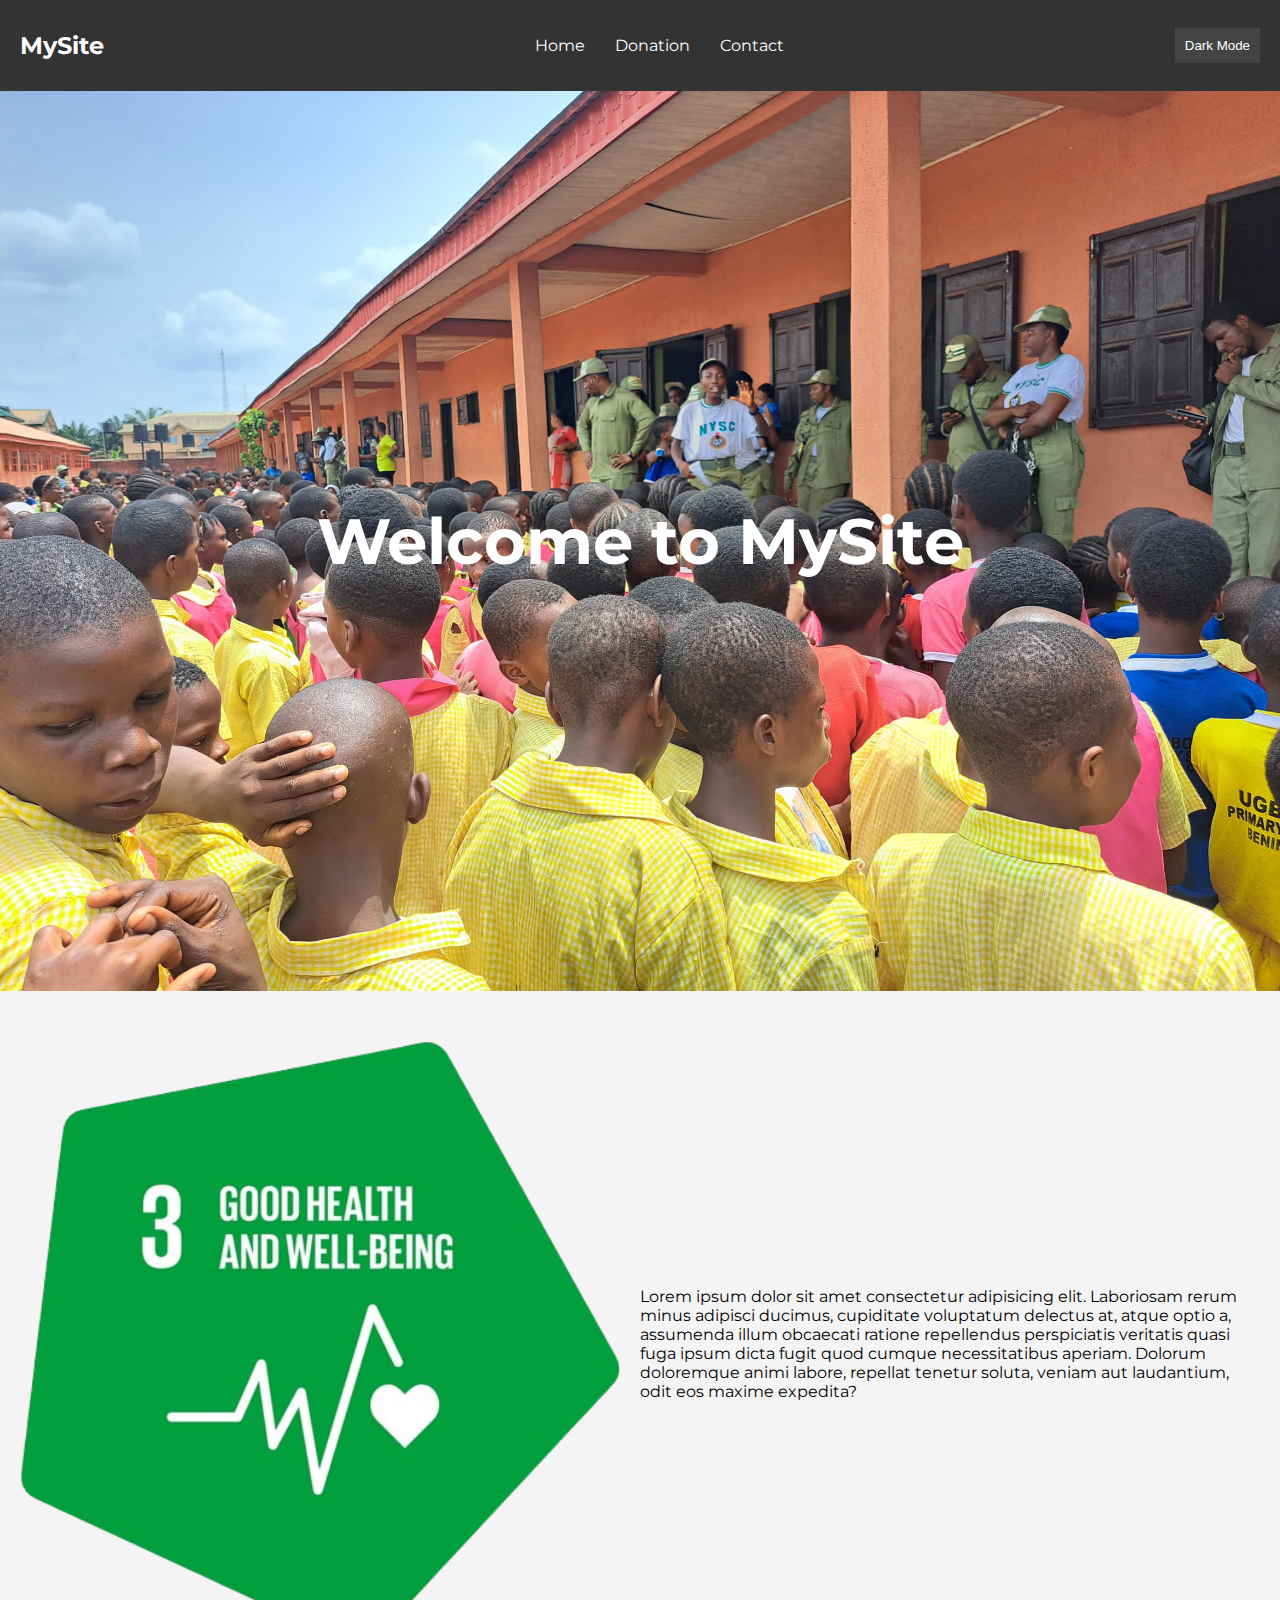
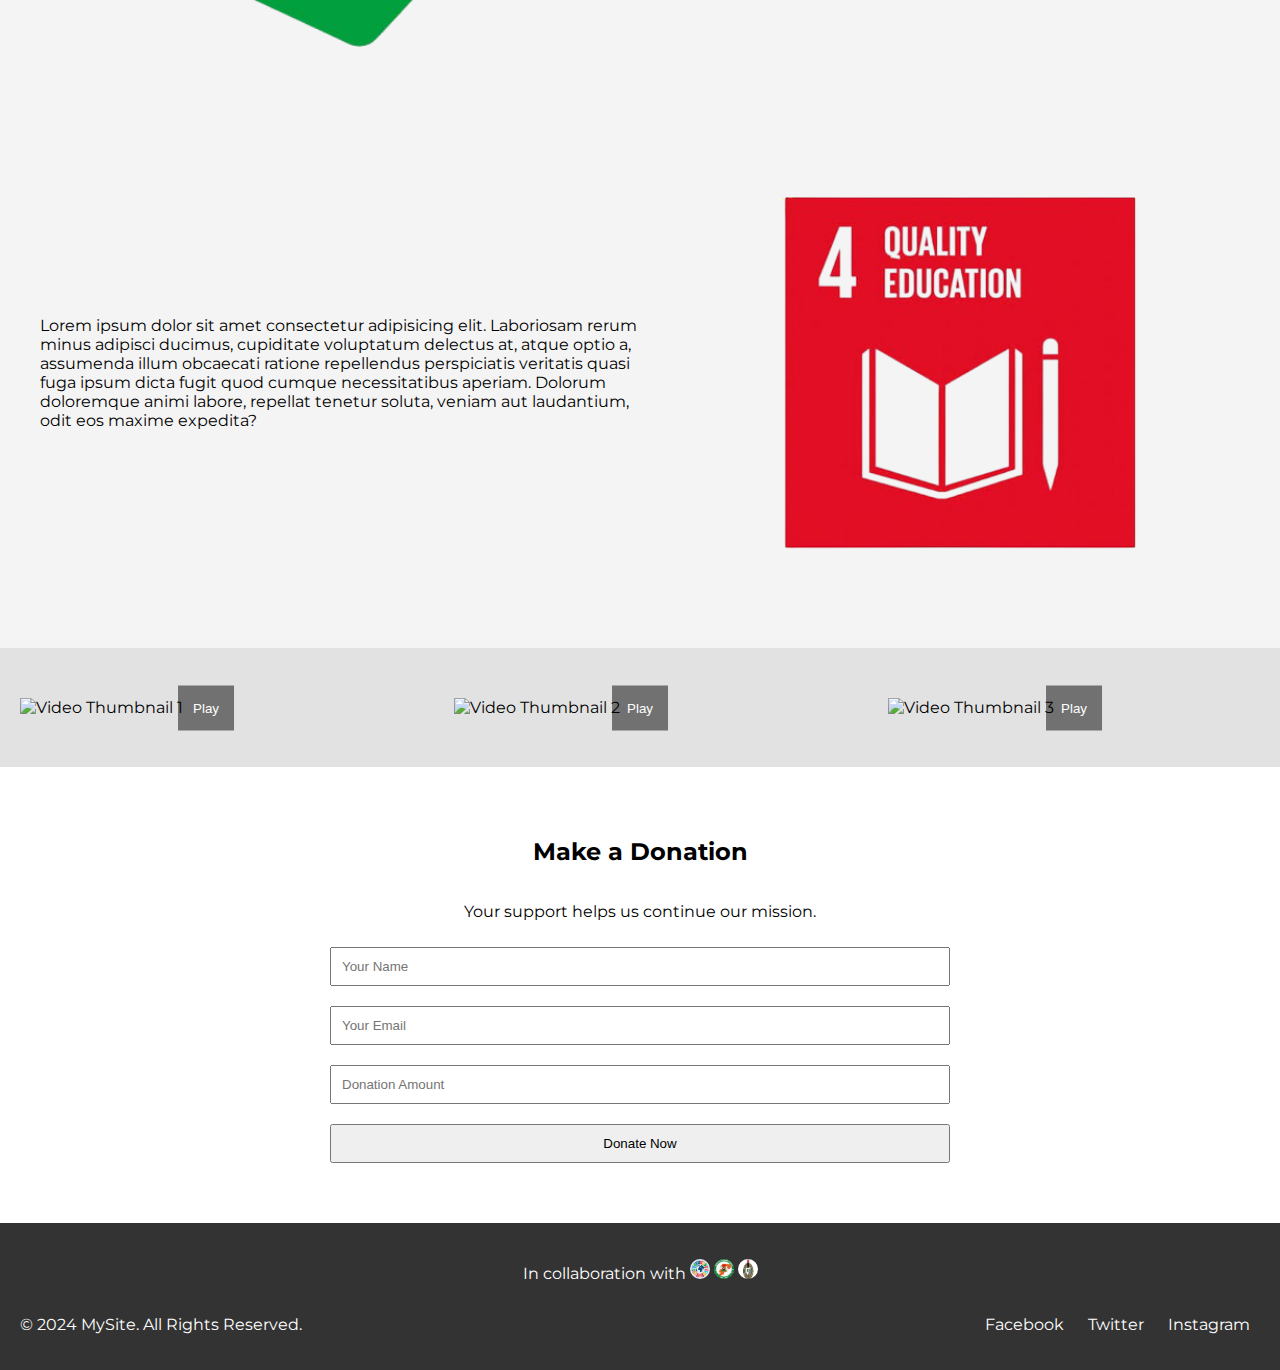
==== nysc.html @ 2a9891be "first commit" ====
<!DOCTYPE html>
<html lang="en">

<head>
    <meta charset="UTF-8">
    <meta name="viewport" content="width=device-width, initial-scale=1.0">
    <title>Responsive Landing Page</title>
    <link rel="stylesheet" href="styles.css">
</head>

<body>
    <!-- Navigation Bar -->
    <nav class="navbar">
        <div class="logo">MySite</div>
        <ul class="nav-links">
            <li><a href="#home">Home</a></li>
            <li><a href="#donation">Donation</a></li>
            <li><a href="#contact">Contact</a></li>
        </ul>
        <button class="mode-toggle" id="modeToggle">Dark Mode</button>
    </nav>

    <!-- Hero Section -->
    <section class="hero-section" id="home">
        <div class="hero-text">
            <h1>Welcome to MySite</h1>
        </div>
    </section>

    <!-- Info Section -->
    <section class="info-section">
        <img src="./images/3-removebg-preview.png" alt="Info Image">
        <div class="text-content">
            <p>Lorem ipsum dolor sit amet consectetur adipisicing elit. Laboriosam rerum minus adipisci ducimus,
                cupiditate voluptatum delectus at, atque optio a, assumenda illum obcaecati ratione repellendus
                perspiciatis veritatis quasi fuga ipsum dicta fugit quod cumque necessitatibus aperiam. Dolorum
                doloremque animi labore, repellat tenetur soluta, veniam aut laudantium, odit eos maxime expedita?</p>
        </div>
    </section>

    <section class="info-section">
        <div class="text-content">
            <p>Lorem ipsum dolor sit amet consectetur adipisicing elit. Laboriosam rerum minus adipisci ducimus,
                cupiditate voluptatum delectus at, atque optio a, assumenda illum obcaecati ratione repellendus
                perspiciatis veritatis quasi fuga ipsum dicta fugit quod cumque necessitatibus aperiam. Dolorum
                doloremque animi labore, repellat tenetur soluta, veniam aut laudantium, odit eos maxime expedita?</p>
        </div>
        </div>
        <img src="./images/4-removebg-preview.png" alt="Info Image">
    </section>

    <!-- Video Section -->
    <section class="video-section">
        <div class="video-box">
            <img src="video-thumbnail1.jpg" alt="Video Thumbnail 1">
            <button class="play-btn" data-video="video1.mp4">Play</button>
        </div>
        <div class="video-box">
            <img src="video-thumbnail2.jpg" alt="Video Thumbnail 2">
            <button class="play-btn" data-video="video2.mp4">Play</button>
        </div>
        <div class="video-box">
            <img src="video-thumbnail3.jpg" alt="Video Thumbnail 3">
            <button class="play-btn" data-video="video3.mp4">Play</button>
        </div>
    </section>

    <!-- Donation Section -->
    <section class="donation-section" id="donation">
        <h2>Make a Donation</h2>
        <p>Your support helps us continue our mission.</p>
        <form id="donationForm">
            <input type="text" id="name" placeholder="Your Name">
            <input type="email" id="email" placeholder="Your Email">
            <input type="number" id="amount" placeholder="Donation Amount">
            <button type="submit">Donate Now</button>
        </form>
    </section>

    <!-- Footer -->
    <footer class="footer">
        <p>In collaboration with <img src="./images/SDGs.jpeg" alt="" class="logo-img"> <img src="./images/EGOR.jpeg"
                alt="" class="logo-img"> <img src="./images/NYSC.jpeg" alt="" class="logo-img"></p>
        <div class="footer-content">
            <p>&copy; 2024 MySite. All Rights Reserved.</p>
            <div>
                <a href="#">Facebook</a>
                <a href="#">Twitter</a>
                <a href="#">Instagram</a>
            </div>
        </div>
    </footer>


    <!-- JavaScript -->
    <script src="script.js"></script>
</body>

</html>
---- styles.css ----
@import url("https://fonts.googleapis.com/css2?family=Montserrat:ital,wght@0,100..900;1,100..900&display=swap");
/* General Styles */
body {
  font-family: "Montserrat", sans-serif;
  margin: 0;
  padding: 0;
  box-sizing: border-box;
  font-optical-sizing: auto;
}

/* Navigation Bar */
.navbar {
  display: flex;
  justify-content: space-between;
  align-items: center;
  padding: 10px 20px;
  background-color: #333;
  color: white;
}

.logo {
  font-size: 1.5rem;
  font-weight: bold;
}

.nav-links {
  display: flex;
  list-style: none;
}

.nav-links a {
  color: white;
  text-decoration: none;
  padding: 10px 15px;
  display: block;
}

.mode-toggle {
  background-color: #444;
  color: white;
  border: none;
  padding: 10px;
  cursor: pointer;
}

/* Hero Section */
.hero-section {
  height: 100vh;
  background: url("./images/student.jpeg") no-repeat center center/cover;
  display: flex;
  align-items: center;
  justify-content: center;
  text-align: center;
  color: white;
}

.hero-section h1 {
  font-size: 4rem;
  margin: 0;
  animation: fadeInUp 2s ease-out;
}

/* Info Section */
.info-section {
  display: flex;
  padding: 50px 20px;
  background-color: #f4f4f4;
}

.info-section img {
  width: 50%;
  height: auto;
}

.info-section .text-content {
  width: 50%;
  padding: 20px;
  display: flex;
  flex-direction: column;
  justify-content: center;
}

/* Video Section */
.video-section {
  display: flex;
  justify-content: space-between;
  padding: 50px 20px;
  background-color: #e2e2e2;
}

.video-box {
  width: 30%;
  position: relative;
}

.video-box img {
  width: 100%;
  height: auto;
}

.video-box .play-btn {
  position: absolute;
  top: 50%;
  left: 50%;
  transform: translate(-50%, -50%);
  background-color: rgba(0, 0, 0, 0.5);
  border: none;
  color: white;
  padding: 15px;
  cursor: pointer;
}

/* Donation Section */
.donation-section {
  padding: 50px 20px;
  background-color: #fff;
  display: flex;
  flex-direction: column;
  align-items: center;
}

.donation-section form {
  width: 50%;
  display: flex;
  flex-direction: column;
}

.donation-section input,
.donation-section button {
  padding: 10px;
  margin: 10px 0;
}

/* Footer */
.footer {
  background-color: #333;
  color: white;
  text-align: center;
  padding: 20px;
}

.footer .footer-content {
  display: flex;
  justify-content: space-between;
  align-items: center;
}

.footer a {
  color: white;
  text-decoration: none;
  margin: 0 10px;
}

.logo-img {
  width: 20px;
  height: 20px;
  border-radius: 50%;
}
/* Responsive Styles */
@media (max-width: 768px) {
  .navbar {
    flex-direction: column;
    align-items: flex-start;
  }

  .nav-links {
    flex-direction: column;
    width: 100%;
  }

  .nav-links a {
    width: 100%;
    text-align: left;
  }

  .hero-section h1 {
    font-size: 3rem;
  }

  .info-section {
    flex-direction: column;
    text-align: center;
  }

  .info-section img,
  .info-section .text-content {
    width: 100%;
  }

  .video-section {
    flex-direction: column;
    justify-content: center;
    align-items: center;
  }

  .video-box {
    width: 80%;
    margin-bottom: 20px;
  }

  .donation-section form {
    width: 80%;
  }

  .footer .footer-content {
    flex-direction: column;
  }

  .footer a {
    margin: 10px 0;
  }
}

@media (max-width: 480px) {
  .hero-section h1 {
    font-size: 2.5rem;
  }

  .video-box {
    width: 100%;
  }

  .video-box .play-btn {
    padding: 10px;
  }

  .donation-section form {
    width: 100%;
  }
}

/* Animations */
@keyframes fadeInUp {
  0% {
    opacity: 0;
    transform: translateY(30px);
  }
  100% {
    opacity: 1;
    transform: translateY(0);
  }
}
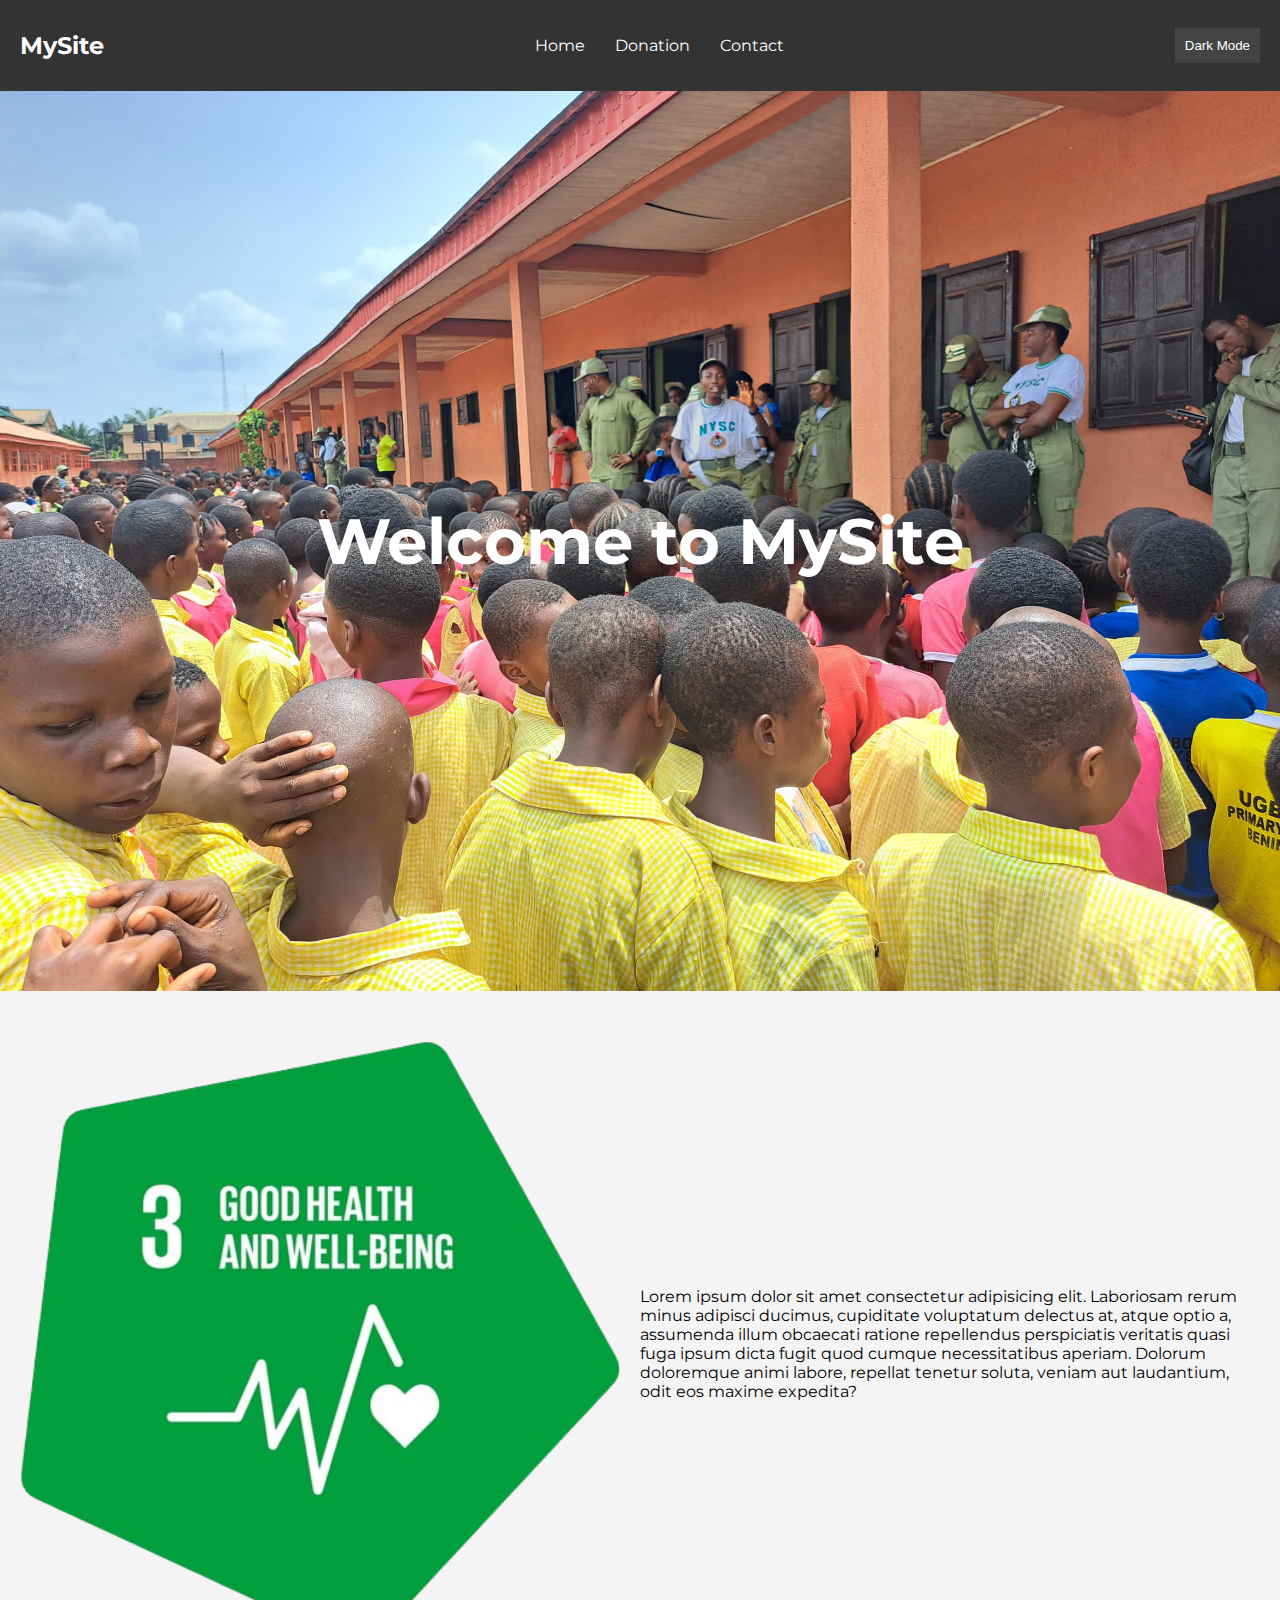
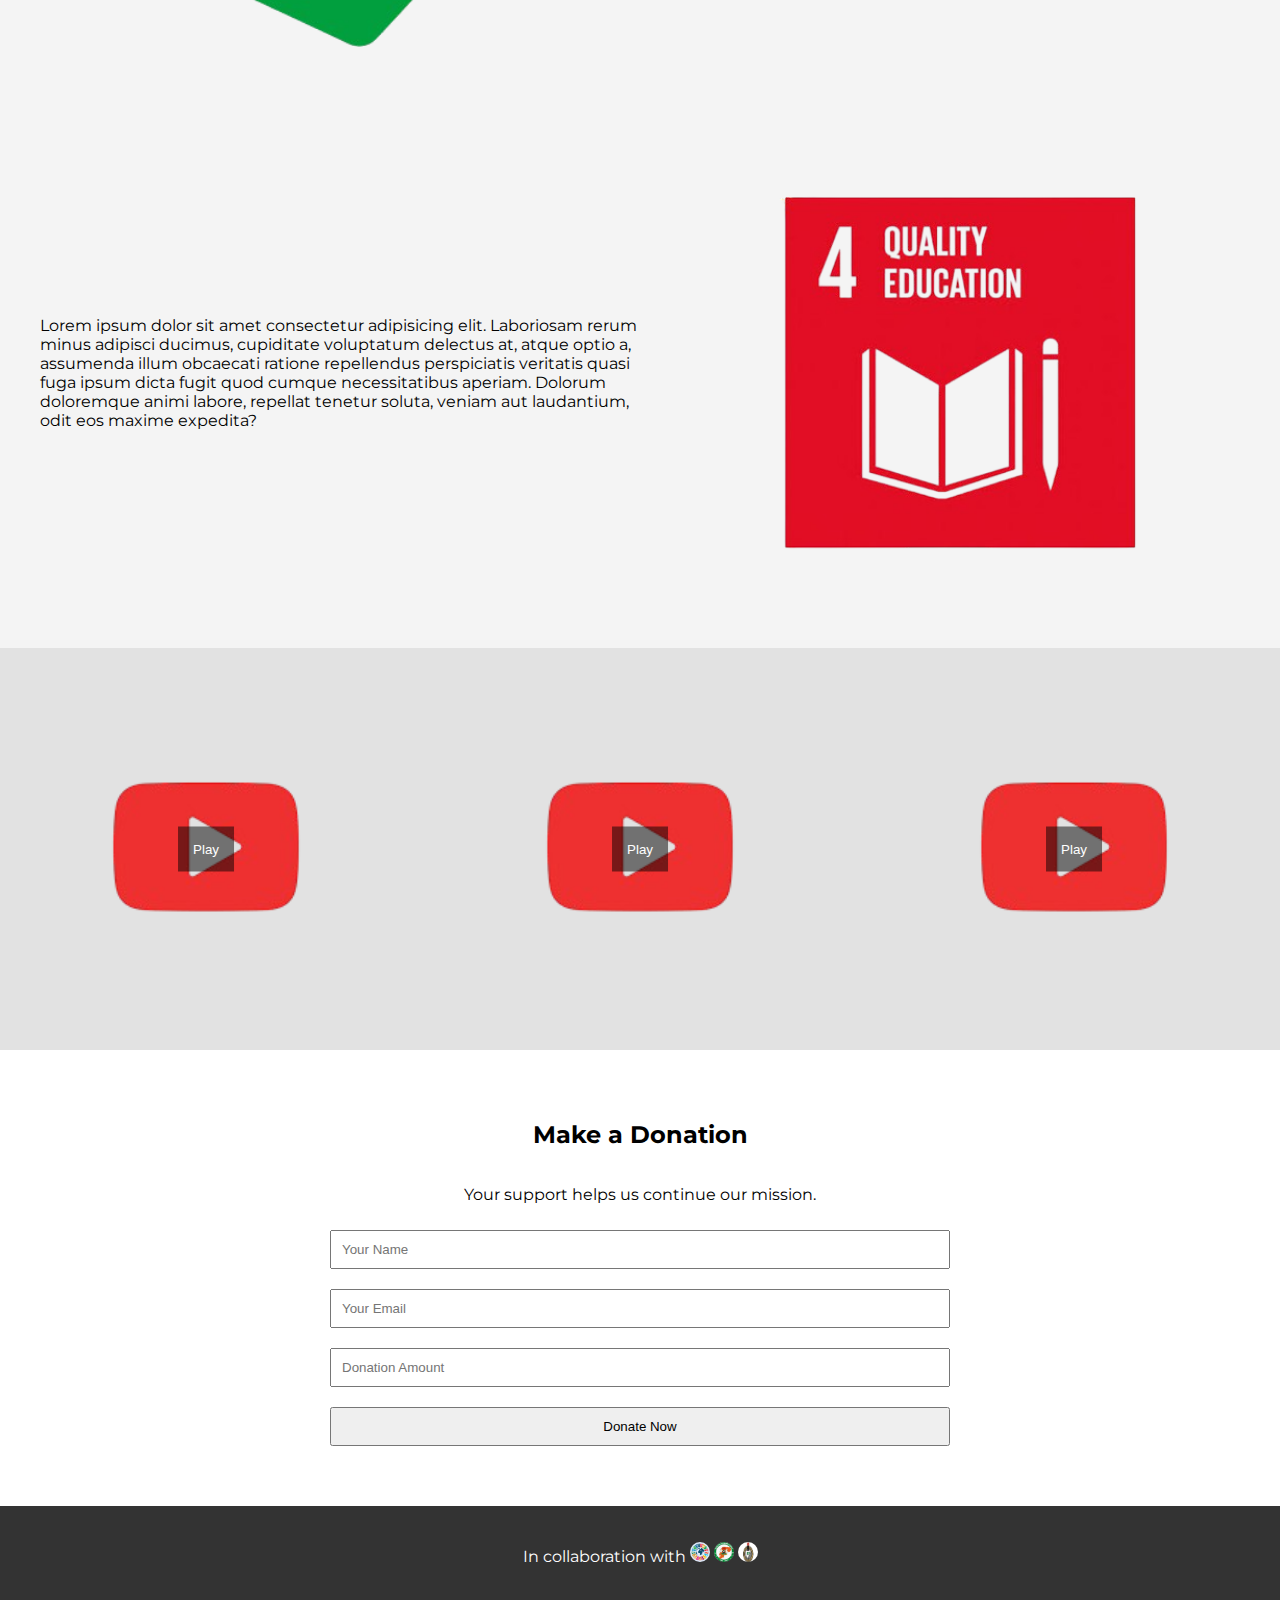
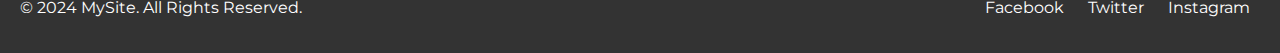
==== commit 433cfc34: "pro" ====
--- a/nysc.html
+++ b/nysc.html
@@ -52,15 +52,15 @@
     <!-- Video Section -->
     <section class="video-section">
         <div class="video-box">
-            <img src="video-thumbnail1.jpg" alt="Video Thumbnail 1">
+            <img src="./images/youtube-play.png" alt="Video Thumbnail 1">
             <button class="play-btn" data-video="video1.mp4">Play</button>
         </div>
         <div class="video-box">
-            <img src="video-thumbnail2.jpg" alt="Video Thumbnail 2">
+            <img src="./images/youtube-play.png" alt="Video Thumbnail 2">
             <button class="play-btn" data-video="video2.mp4">Play</button>
         </div>
         <div class="video-box">
-            <img src="video-thumbnail3.jpg" alt="Video Thumbnail 3">
+            <img src="./images/youtube-play.png" alt="Video Thumbnail 3">
             <button class="play-btn" data-video="video3.mp4">Play</button>
         </div>
     </section>
@@ -93,7 +93,7 @@
 
 
     <!-- JavaScript -->
-    <script src="script.js"></script>
+    <script src="scripts.js"></script>
 </body>
 
 </html>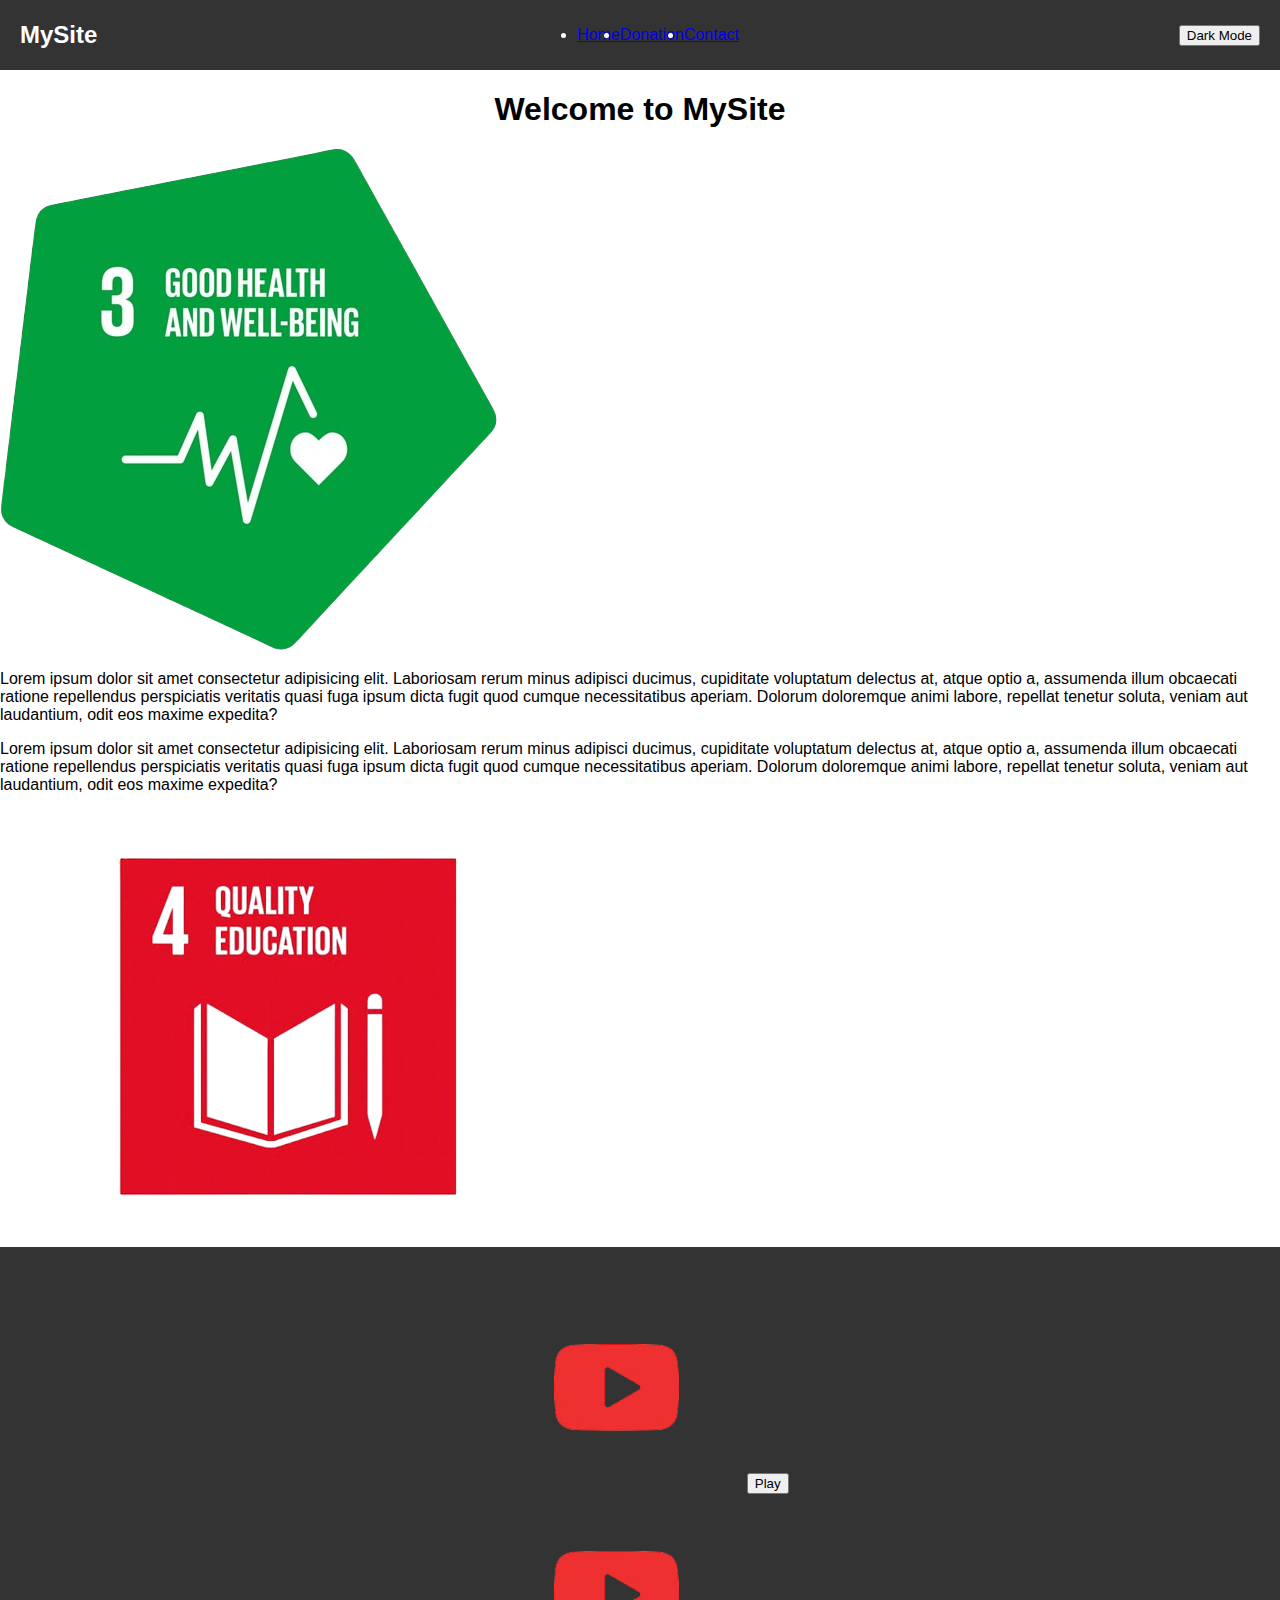
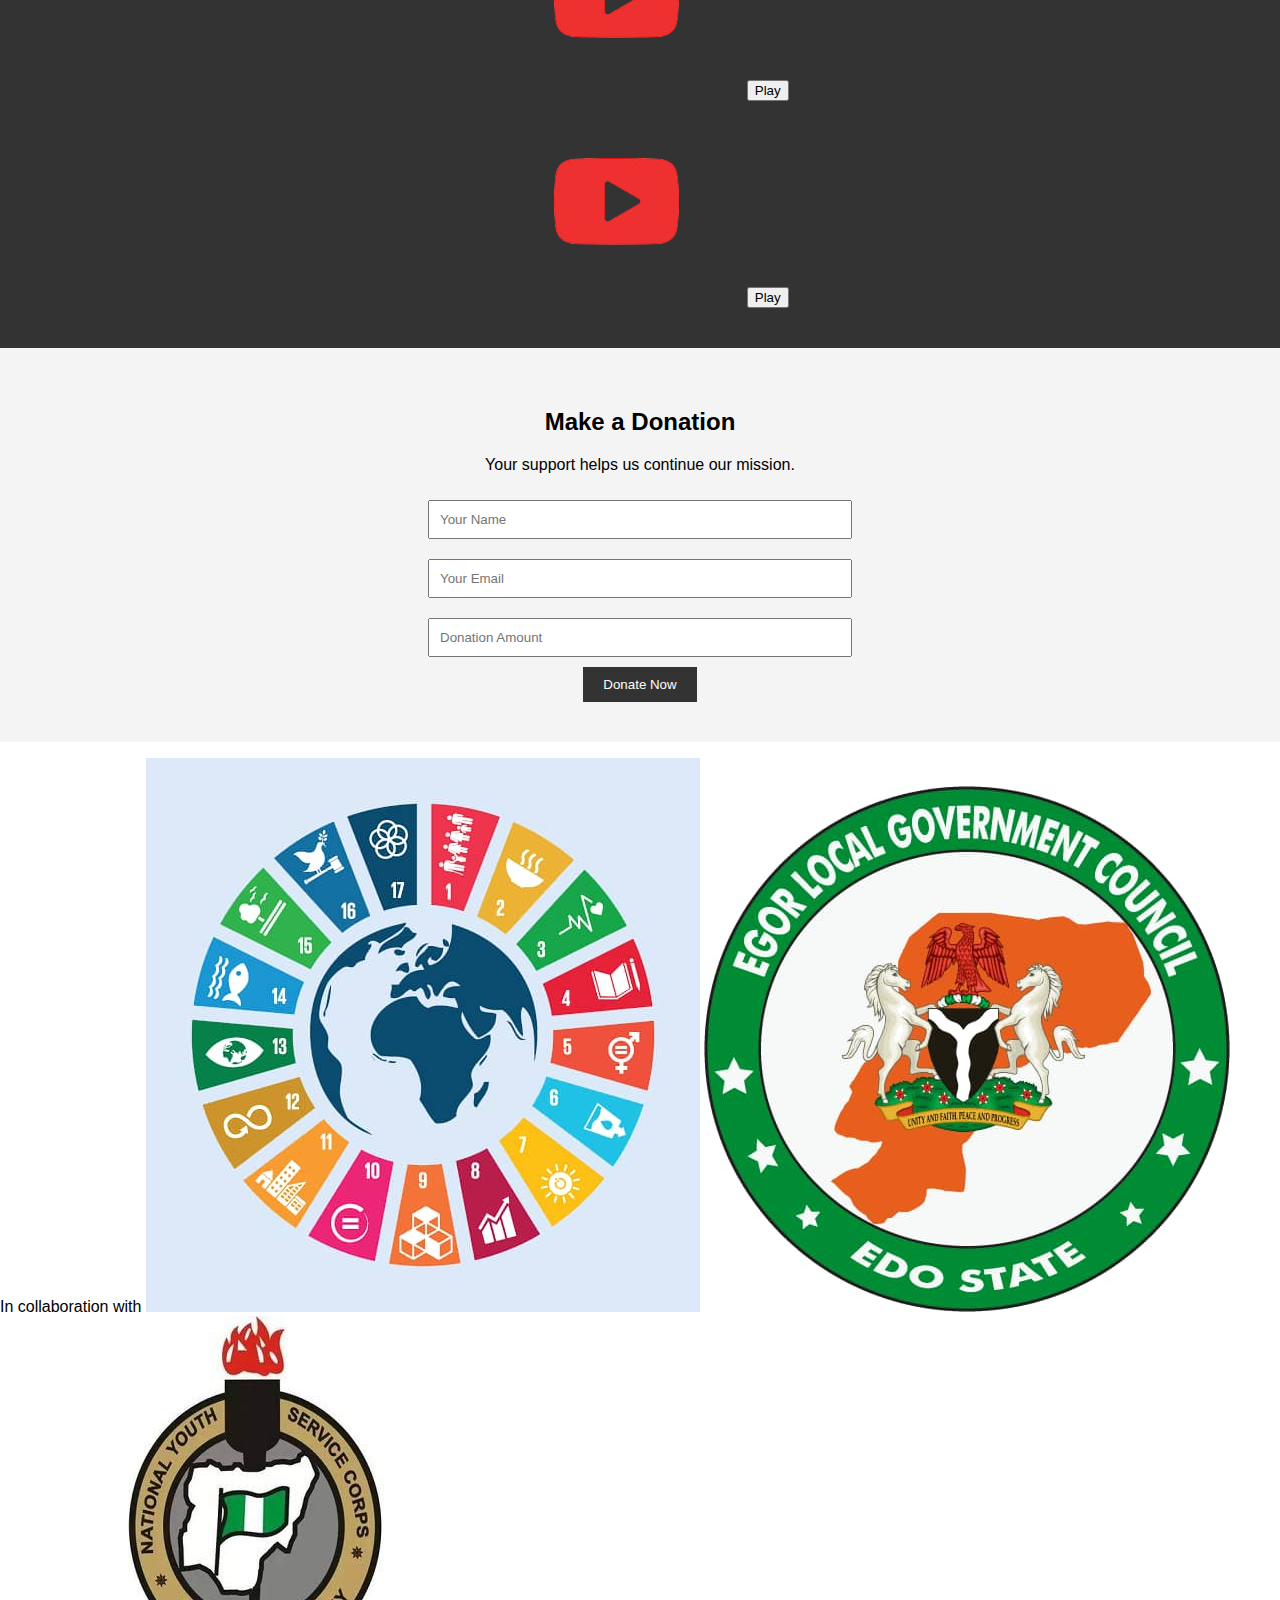
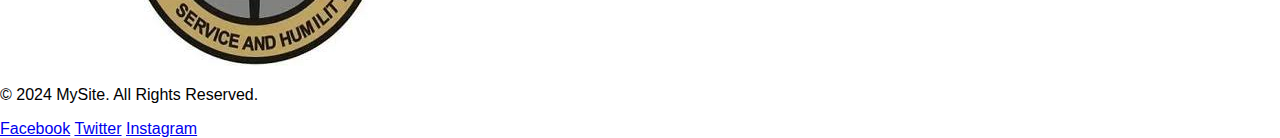
==== commit dc40a1dc: "pro2" ====
--- a/nysc.html
+++ b/nysc.html
@@ -12,12 +12,13 @@
     <!-- Navigation Bar -->
     <nav class="navbar">
         <div class="logo">MySite</div>
-        <ul class="nav-links">
+        <ul class="nav-links" id="navLinks">
             <li><a href="#home">Home</a></li>
             <li><a href="#donation">Donation</a></li>
             <li><a href="#contact">Contact</a></li>
         </ul>
         <button class="mode-toggle" id="modeToggle">Dark Mode</button>
+        <div class="menu-icon" id="menuIcon">&#9776;</div>
     </nav>
 
     <!-- Hero Section -->
@@ -44,7 +45,6 @@
                 cupiditate voluptatum delectus at, atque optio a, assumenda illum obcaecati ratione repellendus
                 perspiciatis veritatis quasi fuga ipsum dicta fugit quod cumque necessitatibus aperiam. Dolorum
                 doloremque animi labore, repellat tenetur soluta, veniam aut laudantium, odit eos maxime expedita?</p>
-        </div>
         </div>
         <img src="./images/4-removebg-preview.png" alt="Info Image">
     </section>
@@ -79,8 +79,11 @@
 
     <!-- Footer -->
     <footer class="footer">
-        <p>In collaboration with <img src="./images/SDGs.jpeg" alt="" class="logo-img"> <img src="./images/EGOR.jpeg"
-                alt="" class="logo-img"> <img src="./images/NYSC.jpeg" alt="" class="logo-img"></p>
+        <p>In collaboration with
+            <img src="./images/SDGs.jpeg" alt="" class="logo-img">
+            <img src="./images/EGOR.jpeg" alt="" class="logo-img">
+            <img src="./images/NYSC.jpeg" alt="" class="logo-img">
+        </p>
         <div class="footer-content">
             <p>&copy; 2024 MySite. All Rights Reserved.</p>
             <div>
@@ -91,6 +94,8 @@
         </div>
     </footer>
 
+    <!-- Scroll to Top Button -->
+    <button id="scrollToTopBtn" class="scroll-to-top-btn">↑</button>
 
     <!-- JavaScript -->
     <script src="scripts.js"></script>
--- a/styles.css
+++ b/styles.css
@@ -1,14 +1,20 @@
 @import url("https://fonts.googleapis.com/css2?family=Montserrat:ital,wght@0,100..900;1,100..900&display=swap");
 /* General Styles */
 body {
-  font-family: "Montserrat", sans-serif;
+  font-family: Arial, sans-serif;
   margin: 0;
   padding: 0;
-  box-sizing: border-box;
-  font-optical-sizing: auto;
-}
-
-/* Navigation Bar */
+  transition: background-color 0.3s, color 0.3s;
+}
+
+h1,
+h2,
+h3 {
+  text-align: center;
+  margin-bottom: 20px;
+}
+
+/* Navbar Styles */
 .navbar {
   display: flex;
   justify-content: space-between;
@@ -16,227 +22,245 @@
   padding: 10px 20px;
   background-color: #333;
   color: white;
-}
-
-.logo {
-  font-size: 1.5rem;
+  position: relative;
+}
+
+.navbar .logo {
+  font-size: 24px;
   font-weight: bold;
 }
 
-.nav-links {
-  display: flex;
-  list-style: none;
-}
-
-.nav-links a {
+.navbar .nav-links {
+  display: flex;
+  flex-direction: row;
+}
+
+.navbar .nav-links ul {
+  list-style-type: none;
+  margin: 0;
+  padding: 0;
+  display: flex;
+}
+
+.navbar .nav-links ul li {
+  margin: 0 10px;
+}
+
+.navbar .nav-links ul li a,
+.navbar .nav-links ul li button {
   color: white;
   text-decoration: none;
-  padding: 10px 15px;
+  padding: 8px 16px;
   display: block;
-}
-
-.mode-toggle {
-  background-color: #444;
-  color: white;
-  border: none;
-  padding: 10px;
+  border-radius: 4px;
+  transition: background-color 0.3s ease;
+}
+
+.navbar .nav-links ul li a:hover,
+.navbar .nav-links ul li button:hover {
+  background-color: #555;
+}
+
+.navbar .menu-icon {
+  display: none;
+  font-size: 28px;
   cursor: pointer;
 }
 
-/* Hero Section */
-.hero-section {
+/* Main Section */
+.main-section {
+  background-image: url("./images/student.jpeg");
+  background-size: cover;
   height: 100vh;
-  background: url("./images/student.jpeg") no-repeat center center/cover;
   display: flex;
   align-items: center;
   justify-content: center;
-  text-align: center;
-  color: white;
-}
-
-.hero-section h1 {
-  font-size: 4rem;
-  margin: 0;
-  animation: fadeInUp 2s ease-out;
-}
-
-/* Info Section */
-.info-section {
-  display: flex;
-  padding: 50px 20px;
+  color: white;
+  text-align: center;
+}
+
+.main-section .overlay {
+  background-color: rgba(0, 0, 0, 0.5);
+  padding: 20px;
+  border-radius: 10px;
+}
+
+/* Flex Container */
+.flex-container {
+  display: flex;
+  justify-content: center;
+  align-items: center;
+  margin: 20px;
+}
+
+/* About Section */
+.about-section {
   background-color: #f4f4f4;
-}
-
-.info-section img {
-  width: 50%;
-  height: auto;
-}
-
-.info-section .text-content {
-  width: 50%;
-  padding: 20px;
-  display: flex;
-  flex-direction: column;
-  justify-content: center;
+  padding: 40px 20px;
+}
+
+.about-section img {
+  max-width: 50%;
+  margin-right: 20px;
+}
+
+.about-section p {
+  max-width: 50%;
 }
 
 /* Video Section */
 .video-section {
-  display: flex;
-  justify-content: space-between;
-  padding: 50px 20px;
-  background-color: #e2e2e2;
+  background-color: #333;
+  color: white;
+  padding: 40px 20px;
 }
 
 .video-box {
-  width: 30%;
-  position: relative;
+  margin: 0 15px;
+  text-align: center;
 }
 
 .video-box img {
-  width: 100%;
-  height: auto;
-}
-
-.video-box .play-btn {
-  position: absolute;
-  top: 50%;
-  left: 50%;
-  transform: translate(-50%, -50%);
-  background-color: rgba(0, 0, 0, 0.5);
-  border: none;
-  color: white;
-  padding: 15px;
+  max-width: 100%;
   cursor: pointer;
+  transition: opacity 0.3s ease;
+}
+
+.video-box img:hover {
+  opacity: 0.8;
 }
 
 /* Donation Section */
 .donation-section {
-  padding: 50px 20px;
-  background-color: #fff;
+  background-color: #f4f4f4;
+  padding: 40px 20px;
+  text-align: center;
+}
+
+.donation-section form {
   display: flex;
   flex-direction: column;
   align-items: center;
 }
 
-.donation-section form {
-  width: 50%;
-  display: flex;
-  flex-direction: column;
-}
-
-.donation-section input,
-.donation-section button {
+.donation-section form input {
   padding: 10px;
   margin: 10px 0;
-}
-
-/* Footer */
-.footer {
-  background-color: #333;
-  color: white;
-  text-align: center;
+  width: 80%;
+  max-width: 400px;
+}
+
+.donation-section form button {
+  padding: 10px 20px;
+  background-color: #333;
+  color: white;
+  border: none;
+  cursor: pointer;
+  transition: background-color 0.3s ease;
+}
+
+.donation-section form button:hover {
+  background-color: #555;
+}
+
+/* Footer Section */
+.footer-section {
+  background-color: #222;
+  color: white;
   padding: 20px;
-}
-
-.footer .footer-content {
-  display: flex;
-  justify-content: space-between;
-  align-items: center;
-}
-
-.footer a {
-  color: white;
-  text-decoration: none;
-  margin: 0 10px;
-}
-
-.logo-img {
-  width: 20px;
-  height: 20px;
-  border-radius: 50%;
-}
+  text-align: center;
+}
+
+.footer-section p {
+  margin: 0;
+}
+
+.footer-section img {
+  height: 30px;
+  vertical-align: middle;
+}
+
+/* Scroll to Top Button */
+#scrollToTopBtn {
+  display: none; /* Hidden by default */
+  position: fixed; /* Fixed/sticky position */
+  bottom: 20px; /* Place the button 20px from the bottom */
+  right: 30px; /* Place the button 30px from the right */
+  z-index: 99; /* Make sure it does not overlap */
+  font-size: 18px; /* Increase font size */
+  border: none; /* Remove borders */
+  outline: none; /* Remove outline */
+  background-color: #555; /* Set a background color */
+  color: white; /* Text color */
+  cursor: pointer; /* Add a mouse pointer on hover */
+  padding: 15px; /* Some padding */
+  border-radius: 10px; /* Rounded corners */
+  transition: opacity 0.3s ease, background-color 0.3s ease;
+}
+
+#scrollToTopBtn:hover {
+  background-color: #333; /* Add a darker background on hover */
+  opacity: 0.8;
+}
+
+/* Dark Mode */
+body.dark-mode {
+  background-color: #121212;
+  color: white;
+}
+
+body.dark-mode .navbar {
+  background-color: #222;
+}
+
+body.dark-mode .nav-links ul li a,
+body.dark-mode .nav-links ul li button {
+  color: white;
+}
+
+body.dark-mode .nav-links ul li a:hover,
+body.dark-mode .nav-links ul li button:hover {
+  background-color: #444;
+}
+
+body.dark-mode .about-section {
+  background-color: #333;
+  color: white;
+}
+
+body.dark-mode .donation-section {
+  background-color: #444;
+  color: white;
+}
+
 /* Responsive Styles */
-@media (max-width: 768px) {
-  .navbar {
+@media screen and (max-width: 768px) {
+  .navbar .nav-links {
+    display: none;
     flex-direction: column;
-    align-items: flex-start;
-  }
-
-  .nav-links {
+    position: fixed;
+    top: 0;
+    right: 0;
+    height: 100vh;
+    width: 250px;
+    background-color: #333;
+    padding-top: 60px;
+    transition: 0.3s;
+  }
+
+  .navbar .nav-links ul {
     flex-direction: column;
-    width: 100%;
-  }
-
-  .nav-links a {
-    width: 100%;
-    text-align: left;
-  }
-
-  .hero-section h1 {
-    font-size: 3rem;
-  }
-
-  .info-section {
-    flex-direction: column;
-    text-align: center;
-  }
-
-  .info-section img,
-  .info-section .text-content {
-    width: 100%;
-  }
-
-  .video-section {
-    flex-direction: column;
-    justify-content: center;
-    align-items: center;
-  }
-
-  .video-box {
-    width: 80%;
-    margin-bottom: 20px;
-  }
-
-  .donation-section form {
-    width: 80%;
-  }
-
-  .footer .footer-content {
-    flex-direction: column;
-  }
-
-  .footer a {
-    margin: 10px 0;
-  }
-}
-
-@media (max-width: 480px) {
-  .hero-section h1 {
-    font-size: 2.5rem;
-  }
-
-  .video-box {
-    width: 100%;
-  }
-
-  .video-box .play-btn {
-    padding: 10px;
-  }
-
-  .donation-section form {
-    width: 100%;
-  }
-}
-
-/* Animations */
-@keyframes fadeInUp {
-  0% {
-    opacity: 0;
-    transform: translateY(30px);
-  }
-  100% {
-    opacity: 1;
-    transform: translateY(0);
-  }
-}
+  }
+
+  .navbar .nav-links ul li {
+    margin: 20px 0;
+  }
+
+  .navbar .menu-icon {
+    display: block;
+  }
+
+  .navbar .nav-links.open {
+    display: flex;
+  }
+}
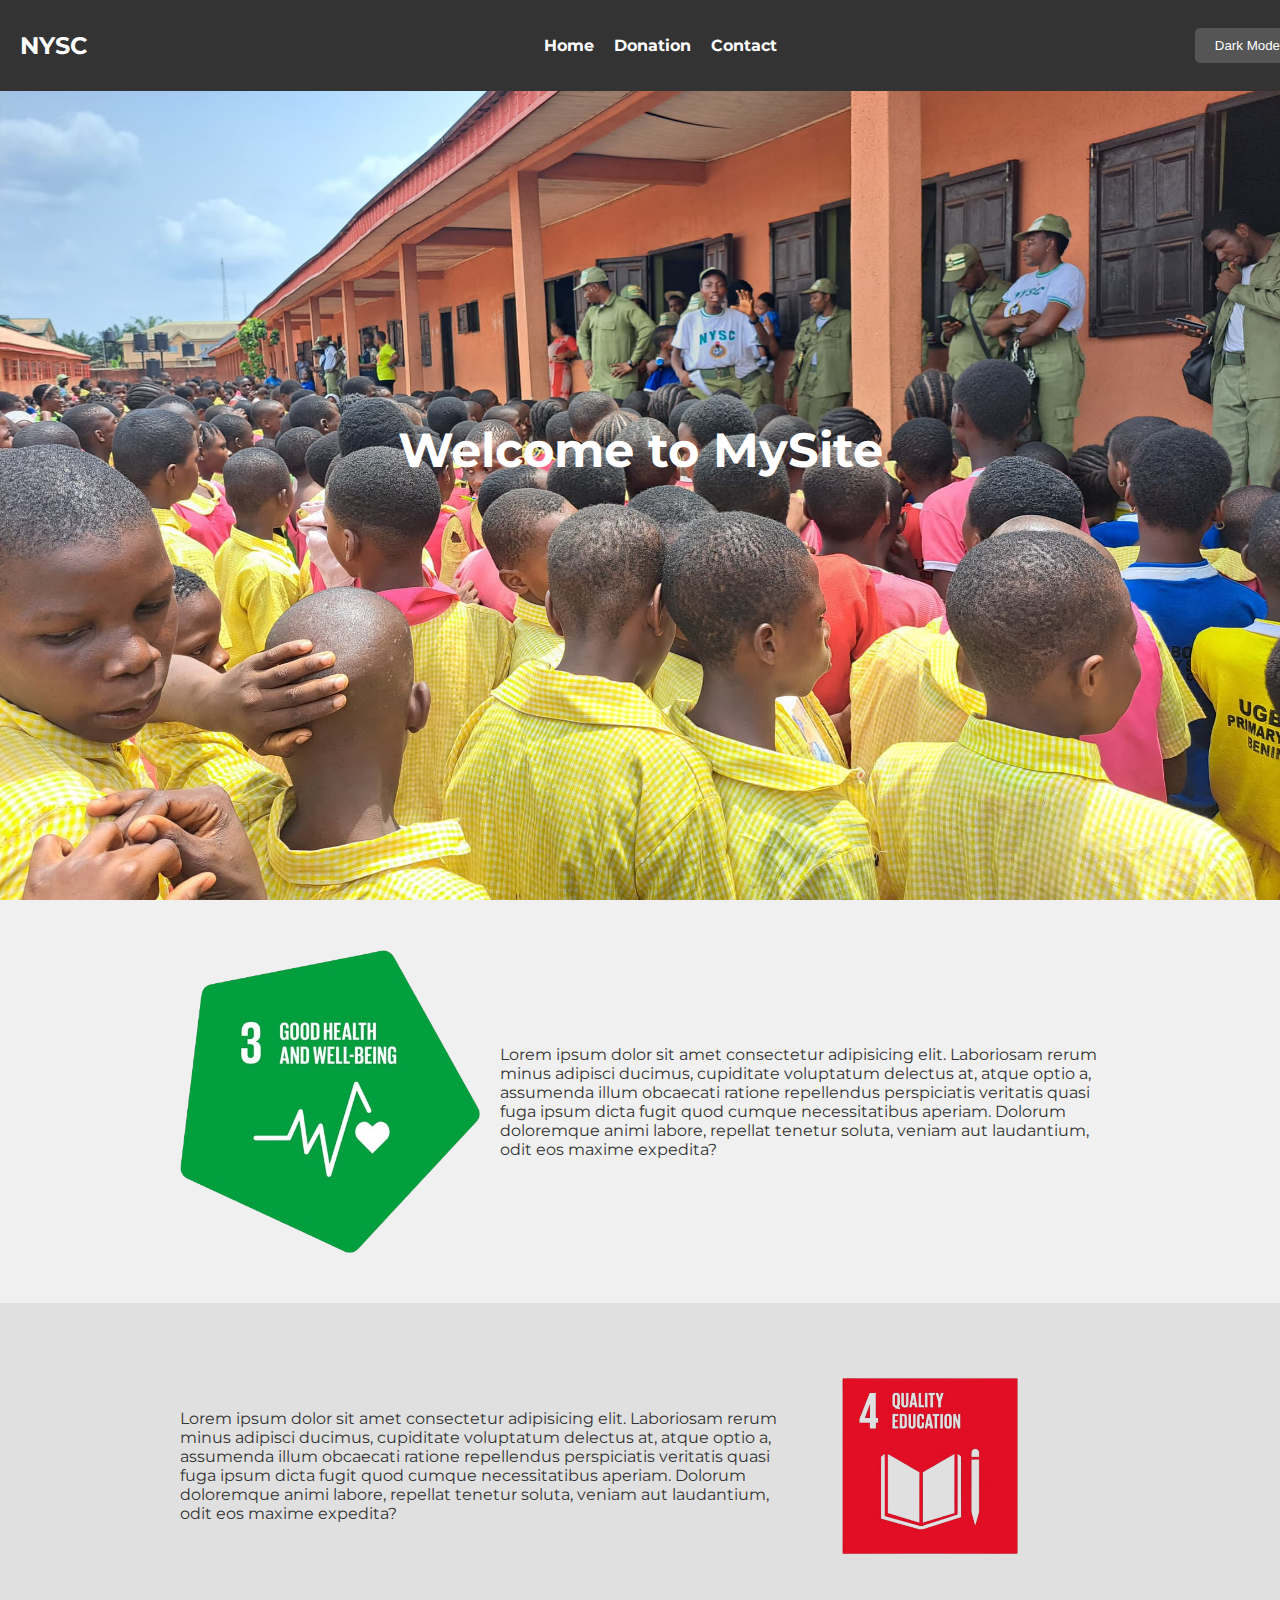
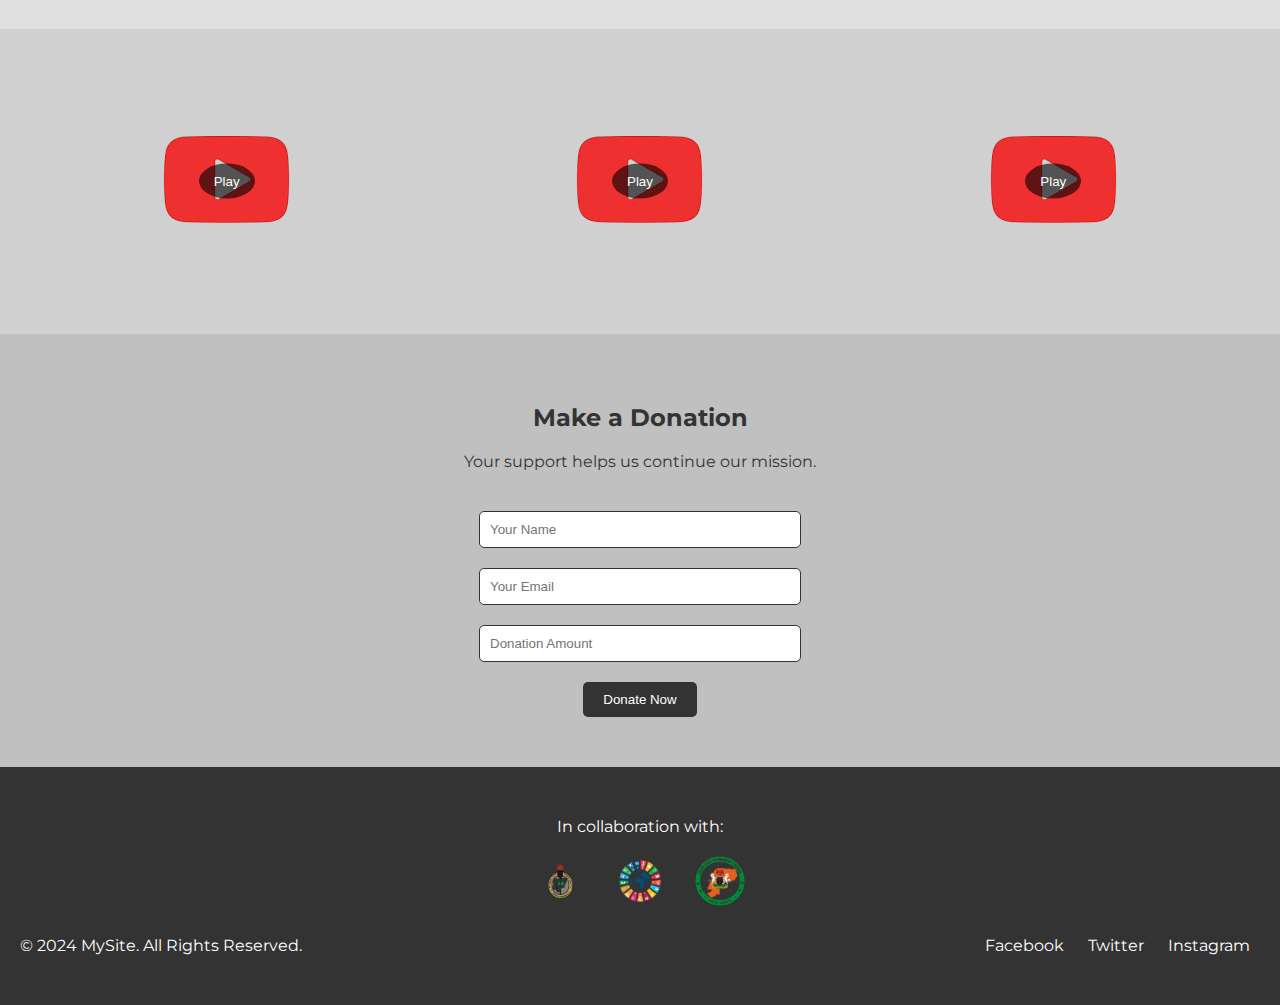
==== commit 970d8c61: "pro3" ====
--- a/nysc.html
+++ b/nysc.html
@@ -11,7 +11,7 @@
 <body>
     <!-- Navigation Bar -->
     <nav class="navbar">
-        <div class="logo">MySite</div>
+        <div class="logo">NYSC</div>
         <ul class="nav-links" id="navLinks">
             <li><a href="#home">Home</a></li>
             <li><a href="#donation">Donation</a></li>
@@ -79,11 +79,12 @@
 
     <!-- Footer -->
     <footer class="footer">
-        <p>In collaboration with
-            <img src="./images/SDGs.jpeg" alt="" class="logo-img">
-            <img src="./images/EGOR.jpeg" alt="" class="logo-img">
-            <img src="./images/NYSC.jpeg" alt="" class="logo-img">
-        </p>
+        <p>In collaboration with:</p>
+        <div class="partner-logos">
+            <img src="./images/nysc.png" alt="Partner Logo 1" class="logo-img">
+            <img src="./images/sdg.png" alt="Partner Logo 2" class="logo-img">
+            <img src="./images/egor.png" alt="Partner Logo 3" class="logo-img">
+        </div>
         <div class="footer-content">
             <p>&copy; 2024 MySite. All Rights Reserved.</p>
             <div>
--- a/styles.css
+++ b/styles.css
@@ -1,17 +1,16 @@
 @import url("https://fonts.googleapis.com/css2?family=Montserrat:ital,wght@0,100..900;1,100..900&display=swap");
-/* General Styles */
+
 body {
-  font-family: Arial, sans-serif;
   margin: 0;
-  padding: 0;
+  font-family: "Montserrat", sans-serif;
+  background-color: #f0f0f0;
+  color: #333;
   transition: background-color 0.3s, color 0.3s;
 }
 
-h1,
-h2,
-h3 {
-  text-align: center;
-  margin-bottom: 20px;
+a {
+  text-decoration: none;
+  color: inherit;
 }
 
 /* Navbar Styles */
@@ -19,10 +18,13 @@
   display: flex;
   justify-content: space-between;
   align-items: center;
-  padding: 10px 20px;
+  padding: 20px;
   background-color: #333;
-  color: white;
-  position: relative;
+  color: #fff;
+  position: fixed;
+  width: 100%;
+  top: 0;
+  z-index: 1000;
 }
 
 .navbar .logo {
@@ -31,34 +33,37 @@
 }
 
 .navbar .nav-links {
-  display: flex;
-  flex-direction: row;
-}
-
-.navbar .nav-links ul {
   list-style-type: none;
-  margin: 0;
-  padding: 0;
-  display: flex;
-}
-
-.navbar .nav-links ul li {
-  margin: 0 10px;
-}
-
-.navbar .nav-links ul li a,
-.navbar .nav-links ul li button {
-  color: white;
-  text-decoration: none;
-  padding: 8px 16px;
-  display: block;
-  border-radius: 4px;
-  transition: background-color 0.3s ease;
-}
-
-.navbar .nav-links ul li a:hover,
-.navbar .nav-links ul li button:hover {
+  display: flex;
+  gap: 20px;
+}
+
+.navbar .nav-links li {
+  display: inline;
+}
+
+.navbar .nav-links a {
+  color: #fff;
+  font-weight: bold;
+  transition: color 0.3s;
+}
+
+.navbar .nav-links a:hover {
+  color: #ddd;
+}
+
+.navbar .mode-toggle {
   background-color: #555;
+  color: #fff;
+  border: none;
+  padding: 10px 20px;
+  cursor: pointer;
+  border-radius: 5px;
+  transition: background-color 0.3s;
+}
+
+.navbar .mode-toggle:hover {
+  background-color: #777;
 }
 
 .navbar .menu-icon {
@@ -67,200 +72,277 @@
   cursor: pointer;
 }
 
-/* Main Section */
-.main-section {
-  background-image: url("./images/student.jpeg");
-  background-size: cover;
+/* Hero Section */
+.hero-section {
   height: 100vh;
   display: flex;
-  align-items: center;
   justify-content: center;
-  color: white;
+  align-items: center;
+  background: url("./images/student.jpeg") no-repeat center center/cover;
+  color: #fff;
   text-align: center;
 }
 
-.main-section .overlay {
-  background-color: rgba(0, 0, 0, 0.5);
-  padding: 20px;
-  border-radius: 10px;
-}
-
-/* Flex Container */
-.flex-container {
+.hero-section .hero-text h1 {
+  font-size: 48px;
+  margin: 0;
+}
+
+/* Info Section */
+.info-section {
   display: flex;
   justify-content: center;
   align-items: center;
-  margin: 20px;
-}
-
-/* About Section */
-.about-section {
-  background-color: #f4f4f4;
-  padding: 40px 20px;
-}
-
-.about-section img {
-  max-width: 50%;
+  padding: 50px 20px;
+  background-color: #f0f0f0;
+}
+
+.info-section:nth-child(even) {
+  background-color: #e0e0e0;
+}
+
+.info-section img {
+  max-width: 300px;
   margin-right: 20px;
 }
 
-.about-section p {
-  max-width: 50%;
+.info-section .text-content {
+  max-width: 600px;
 }
 
 /* Video Section */
 .video-section {
-  background-color: #333;
-  color: white;
-  padding: 40px 20px;
+  display: flex;
+  justify-content: space-around;
+  align-items: center;
+  padding: 50px 20px;
+  background-color: #d0d0d0;
 }
 
 .video-box {
-  margin: 0 15px;
   text-align: center;
+  position: relative;
 }
 
 .video-box img {
   max-width: 100%;
-  cursor: pointer;
-  transition: opacity 0.3s ease;
+  border-radius: 10px;
+  cursor: pointer;
+  transition: transform 0.3s;
 }
 
 .video-box img:hover {
-  opacity: 0.8;
+  transform: scale(1.05);
+}
+
+.video-box .play-btn {
+  position: absolute;
+  top: 50%;
+  left: 50%;
+  transform: translate(-50%, -50%);
+  background-color: rgba(0, 0, 0, 0.6);
+  color: #fff;
+  border: none;
+  border-radius: 50%;
+  padding: 10px 15px;
+  cursor: pointer;
 }
 
 /* Donation Section */
 .donation-section {
-  background-color: #f4f4f4;
+  padding: 50px 20px;
+  background-color: #c0c0c0;
+  text-align: center;
+}
+
+.donation-section h2 {
+  margin-bottom: 20px;
+}
+
+.donation-section p {
+  margin-bottom: 40px;
+}
+
+.donation-section form {
+  display: flex;
+  flex-direction: column;
+  gap: 20px;
+  align-items: center;
+}
+
+.donation-section input[type="text"],
+.donation-section input[type="email"],
+.donation-section input[type="number"] {
+  padding: 10px;
+  width: 300px;
+  max-width: 90%;
+  border: 1px solid #333;
+  border-radius: 5px;
+  outline: none;
+}
+
+.donation-section button {
+  padding: 10px 20px;
+  border: none;
+  background-color: #333;
+  color: #fff;
+  cursor: pointer;
+  border-radius: 5px;
+  transition: background-color 0.3s;
+}
+
+.donation-section button:hover {
+  background-color: #555;
+}
+
+/* Footer */
+.footer {
+  background-color: #333;
+  color: #fff;
+  text-align: center;
   padding: 40px 20px;
-  text-align: center;
-}
-
-.donation-section form {
-  display: flex;
-  flex-direction: column;
-  align-items: center;
-}
-
-.donation-section form input {
-  padding: 10px;
+}
+
+.footer p {
   margin: 10px 0;
-  width: 80%;
-  max-width: 400px;
-}
-
-.donation-section form button {
-  padding: 10px 20px;
+}
+
+.footer .partner-logos {
+  display: flex;
+  justify-content: center;
+  align-items: center;
+  gap: 30px;
+  margin: 20px 0;
+}
+
+.footer .partner-logos .logo-img {
+  max-width: 50px;
+  transition: transform 0.3s;
+}
+
+.footer .partner-logos .logo-img:hover {
+  transform: scale(1.1);
+}
+
+.footer .footer-content {
+  display: flex;
+  justify-content: space-between;
+  align-items: center;
+  flex-wrap: wrap;
+  gap: 20px;
+}
+
+.footer .footer-content div a {
+  color: #fff;
+  margin: 0 10px;
+  transition: color 0.3s;
+}
+
+.footer .footer-content div a:hover {
+  color: #ddd;
+}
+
+/* Scroll to Top Button */
+.scroll-to-top-btn {
+  position: fixed;
+  bottom: 30px;
+  right: 30px;
+  padding: 10px 15px;
   background-color: #333;
-  color: white;
+  color: #fff;
   border: none;
-  cursor: pointer;
-  transition: background-color 0.3s ease;
-}
-
-.donation-section form button:hover {
+  border-radius: 5px;
+  cursor: pointer;
+  display: none;
+  transition: background-color 0.3s, transform 0.3s;
+}
+
+.scroll-to-top-btn:hover {
   background-color: #555;
-}
-
-/* Footer Section */
-.footer-section {
-  background-color: #222;
-  color: white;
-  padding: 20px;
-  text-align: center;
-}
-
-.footer-section p {
-  margin: 0;
-}
-
-.footer-section img {
-  height: 30px;
-  vertical-align: middle;
-}
-
-/* Scroll to Top Button */
-#scrollToTopBtn {
-  display: none; /* Hidden by default */
-  position: fixed; /* Fixed/sticky position */
-  bottom: 20px; /* Place the button 20px from the bottom */
-  right: 30px; /* Place the button 30px from the right */
-  z-index: 99; /* Make sure it does not overlap */
-  font-size: 18px; /* Increase font size */
-  border: none; /* Remove borders */
-  outline: none; /* Remove outline */
-  background-color: #555; /* Set a background color */
-  color: white; /* Text color */
-  cursor: pointer; /* Add a mouse pointer on hover */
-  padding: 15px; /* Some padding */
-  border-radius: 10px; /* Rounded corners */
-  transition: opacity 0.3s ease, background-color 0.3s ease;
-}
-
-#scrollToTopBtn:hover {
-  background-color: #333; /* Add a darker background on hover */
-  opacity: 0.8;
+  transform: scale(1.1);
 }
 
 /* Dark Mode */
 body.dark-mode {
   background-color: #121212;
-  color: white;
+  color: #e0e0e0;
 }
 
 body.dark-mode .navbar {
   background-color: #222;
 }
 
-body.dark-mode .nav-links ul li a,
-body.dark-mode .nav-links ul li button {
-  color: white;
-}
-
-body.dark-mode .nav-links ul li a:hover,
-body.dark-mode .nav-links ul li button:hover {
+body.dark-mode .mode-toggle {
   background-color: #444;
 }
 
-body.dark-mode .about-section {
-  background-color: #333;
-  color: white;
-}
-
+body.dark-mode .info-section,
+body.dark-mode .video-section,
 body.dark-mode .donation-section {
-  background-color: #444;
-  color: white;
+  background-color: #1e1e1e;
+}
+
+body.dark-mode .info-section:nth-child(even) {
+  background-color: #2e2e2e;
+}
+
+body.dark-mode .footer {
+  background-color: #222;
 }
 
 /* Responsive Styles */
-@media screen and (max-width: 768px) {
+@media (max-width: 768px) {
   .navbar .nav-links {
     display: none;
     flex-direction: column;
     position: fixed;
-    top: 0;
-    right: 0;
-    height: 100vh;
-    width: 250px;
+    top: 60px;
+    left: 0;
+    width: 100%;
     background-color: #333;
-    padding-top: 60px;
-    transition: 0.3s;
-  }
-
-  .navbar .nav-links ul {
-    flex-direction: column;
-  }
-
-  .navbar .nav-links ul li {
-    margin: 20px 0;
+    padding: 20px 0;
+  }
+
+  .navbar .nav-links.show {
+    display: flex;
   }
 
   .navbar .menu-icon {
     display: block;
   }
 
-  .navbar .nav-links.open {
-    display: flex;
-  }
-}
+  .info-section {
+    flex-direction: column;
+    text-align: center;
+  }
+
+  .info-section img {
+    margin-bottom: 20px;
+    margin-right: 0;
+  }
+
+  .video-section {
+    flex-direction: column;
+  }
+
+  .video-box {
+    margin-bottom: 20px;
+  }
+}
+
+@media (max-width: 480px) {
+  .hero-section .hero-text h1 {
+    font-size: 36px;
+  }
+
+  .donation-section input[type="text"],
+  .donation-section input[type="email"],
+  .donation-section input[type="number"] {
+    width: 100%;
+  }
+
+  .footer .footer-content a {
+    display: block;
+    margin-bottom: 10px;
+  }
+}
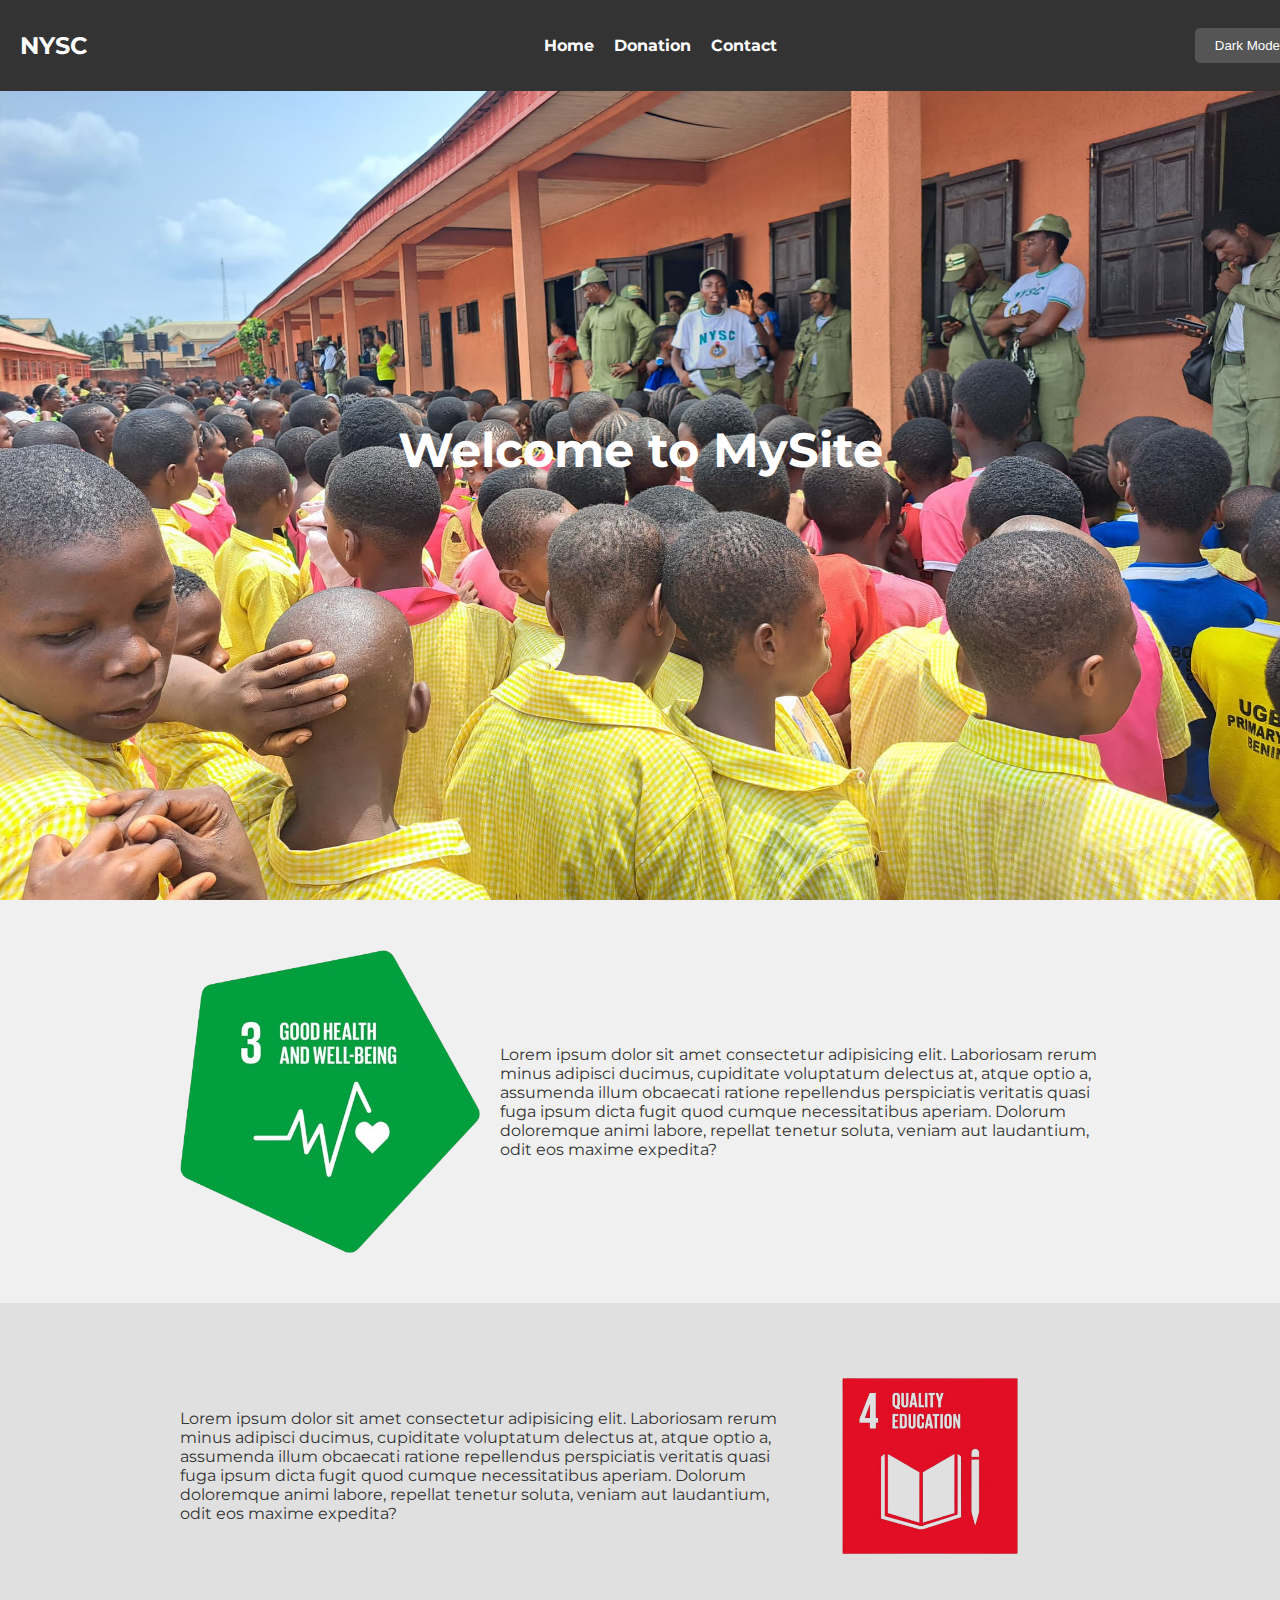
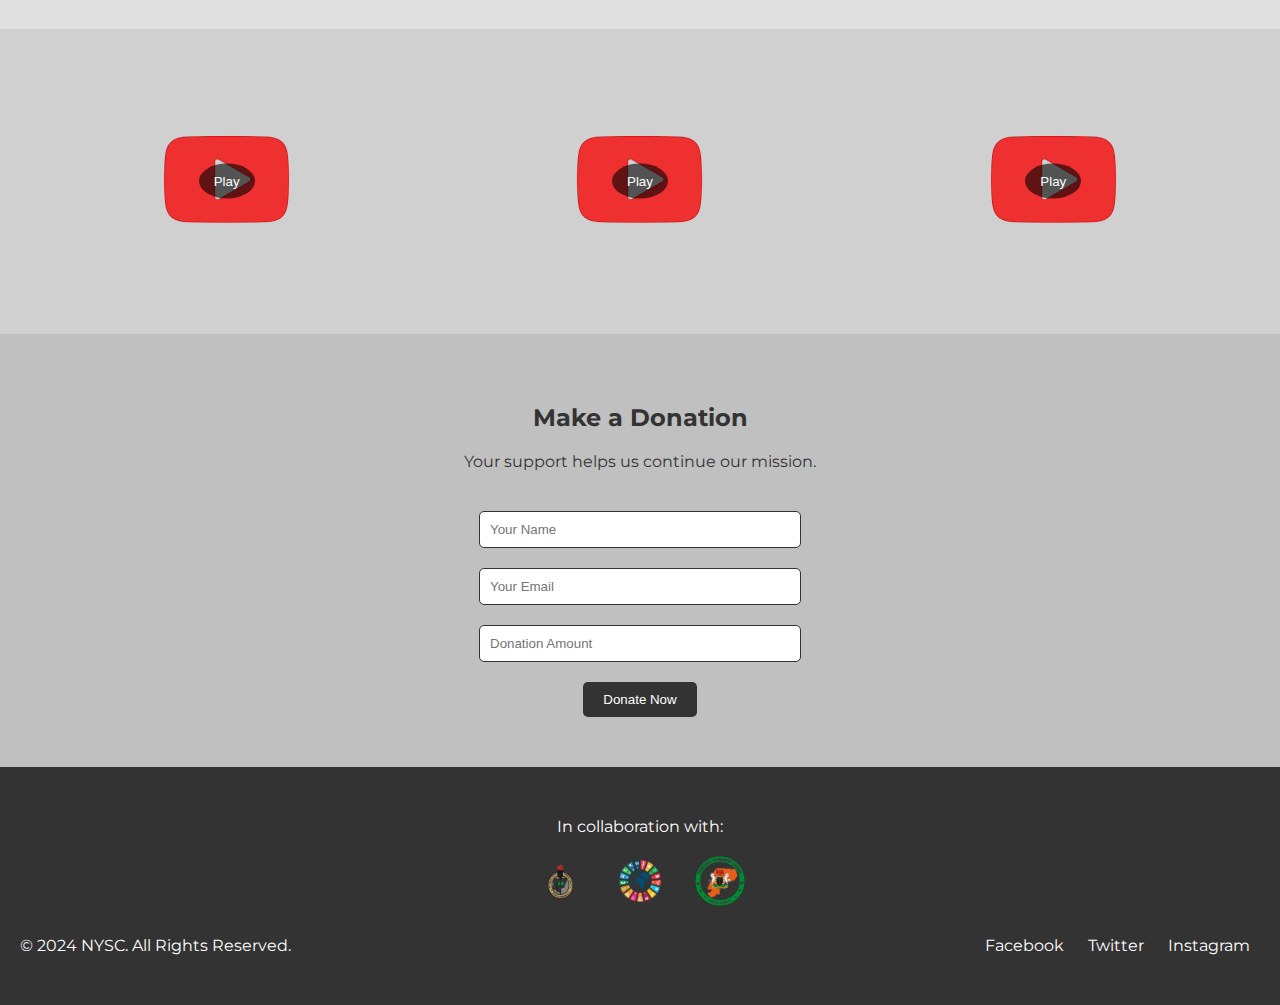
==== commit 3c5bf76f: "pro4" ====
--- a/nysc.html
+++ b/nysc.html
@@ -78,7 +78,7 @@
     </section>
 
     <!-- Footer -->
-    <footer class="footer">
+    <footer class="footer" id="contact">
         <p>In collaboration with:</p>
         <div class="partner-logos">
             <img src="./images/nysc.png" alt="Partner Logo 1" class="logo-img">
@@ -86,7 +86,7 @@
             <img src="./images/egor.png" alt="Partner Logo 3" class="logo-img">
         </div>
         <div class="footer-content">
-            <p>&copy; 2024 MySite. All Rights Reserved.</p>
+            <p>&copy; 2024 NYSC. All Rights Reserved.</p>
             <div>
                 <a href="#">Facebook</a>
                 <a href="#">Twitter</a>
